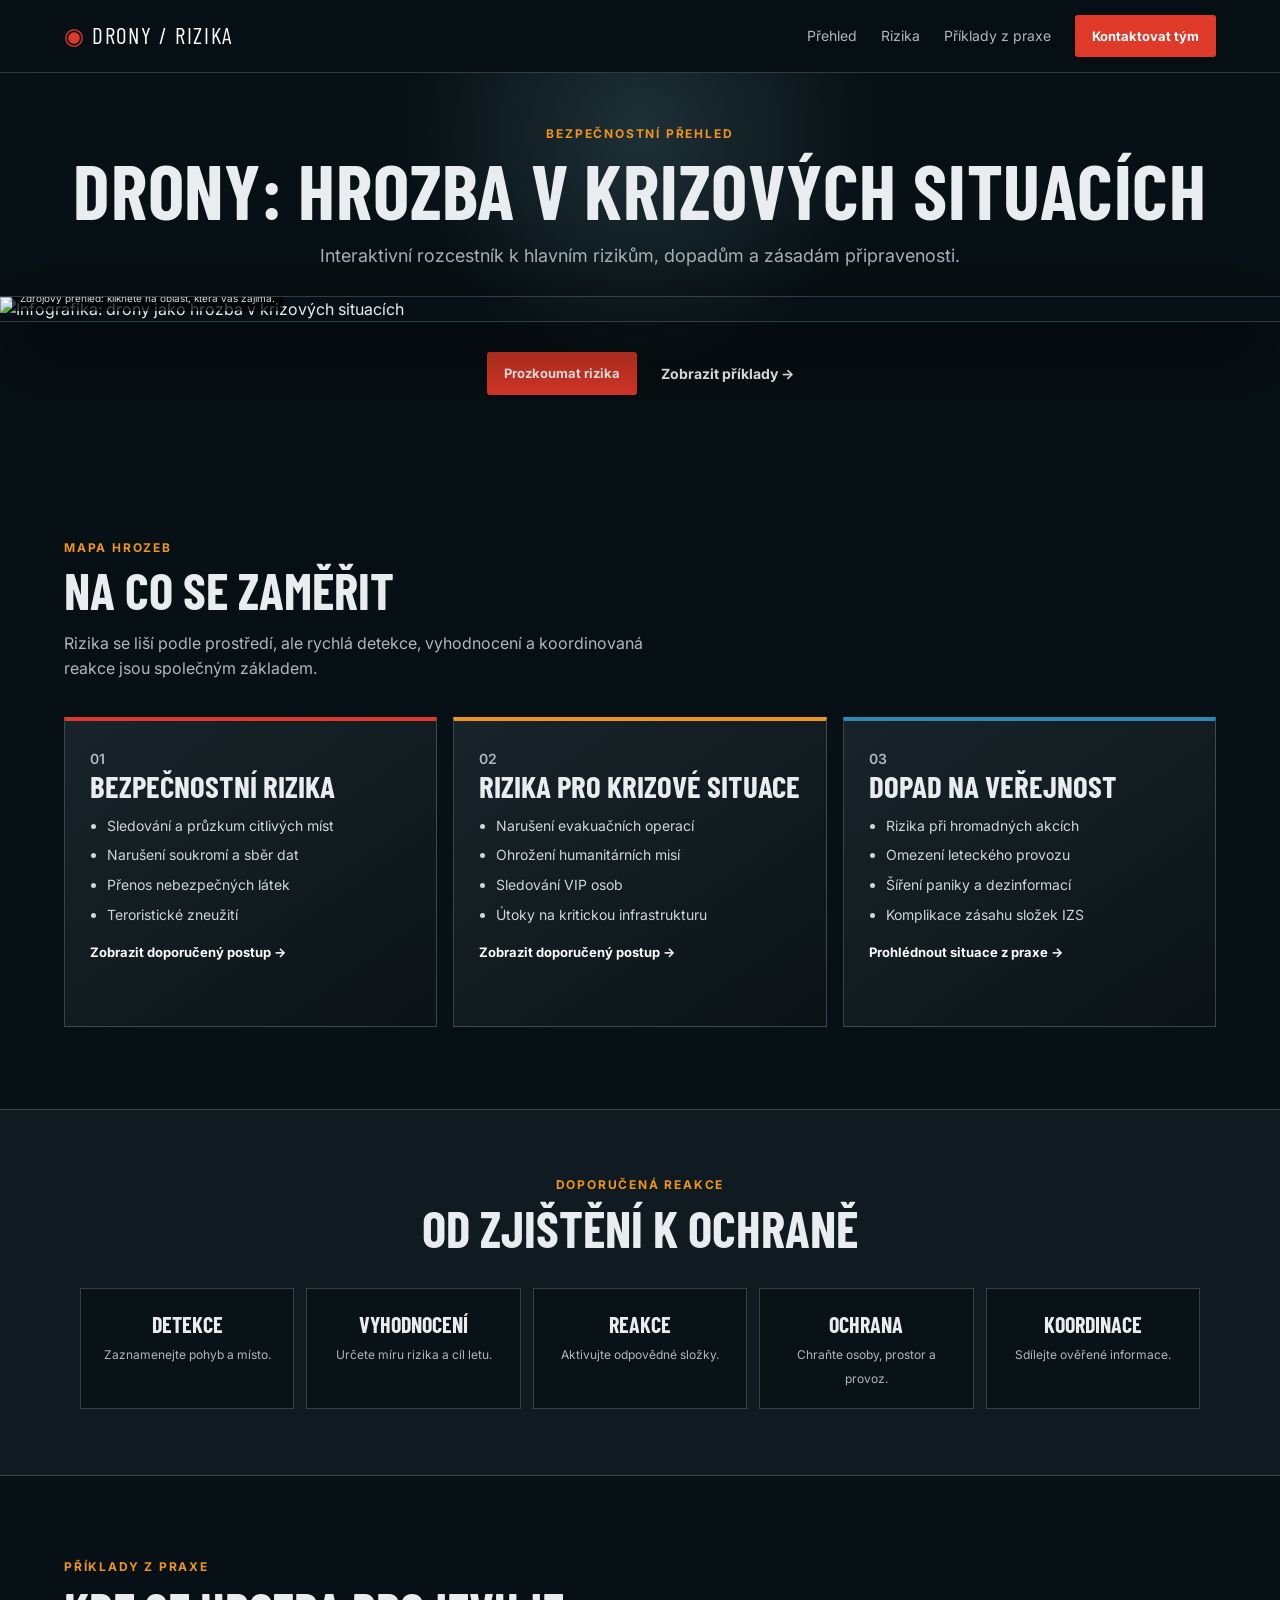
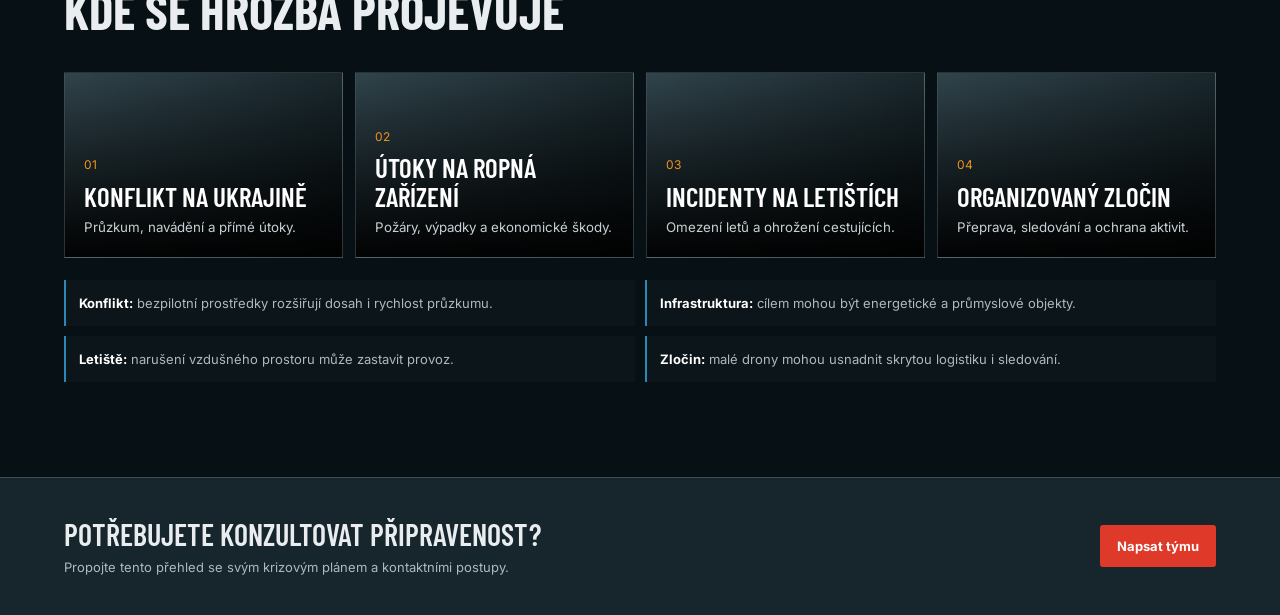
==== index.html @ bb970815 "Add files via upload" ====
<!doctype html>
<html lang="cs">
<head>
  <meta charset="utf-8">
  <meta name="viewport" content="width=device-width, initial-scale=1">
  <meta name="description" content="Přehled rizik dronů v krizových situacích.">
  <title>Drony: hrozba v krizových situacích</title>
  <link rel="stylesheet" href="styles.css">
</head>
<body>
  <a class="skip" href="#prehled">Přeskočit na obsah</a>
  <header class="topbar">
    <a class="brand" href="#uvod"><span>◉</span> DRONY / RIZIKA</a>
    <nav aria-label="Hlavní navigace">
      <a href="#prehled">Přehled</a>
      <a href="#rizika">Rizika</a>
      <a href="#praxe">Příklady z praxe</a>
      <a class="button" href="#kontakt">Kontaktovat tým</a>
    </nav>
  </header>

  <main id="uvod">
    <section class="hero" aria-labelledby="title">
      <div class="hero-copy">
        <p class="eyebrow">Bezpečnostní přehled</p>
        <h1 id="title">Drony: hrozba v krizových situacích</h1>
        <p class="lead">Interaktivní rozcestník k hlavním rizikům, dopadům a zásadám připravenosti.</p>
      </div>
      <figure id="prehled" class="infographic">
        <img src="assets/drony-jako-hrozba.png" alt="Infografika: drony jako hrozba v krizových situacích">
        <figcaption>Zdrojový přehled: klikněte na oblast, která vás zajímá.</figcaption>
        <a class="hotspot left" href="#bezpecnostni-rizika"><span>Bezpečnostní rizika</span></a>
        <a class="hotspot right" href="#krizove-situace"><span>Rizika pro krizové situace</span></a>
        <a class="hotspot bottom" href="#praxe"><span>Příklady z praxe</span></a>
      </figure>
      <div class="actions"><a class="button" href="#rizika">Prozkoumat rizika</a><a class="text-link" href="#praxe">Zobrazit příklady →</a></div>
    </section>

    <section id="rizika" class="section">
      <div class="section-intro"><p class="eyebrow">Mapa hrozeb</p><h2>Na co se zaměřit</h2><p>Rizika se liší podle prostředí, ale rychlá detekce, vyhodnocení a koordinovaná reakce jsou společným základem.</p></div>
      <div class="cards">
        <article id="bezpecnostni-rizika" class="card red"><span class="number">01</span><h3>Bezpečnostní rizika</h3><ul><li>Sledování a průzkum citlivých míst</li><li>Narušení soukromí a sběr dat</li><li>Přenos nebezpečných látek</li><li>Teroristické zneužití</li></ul><a href="#postup">Zobrazit doporučený postup →</a></article>
        <article id="krizove-situace" class="card amber"><span class="number">02</span><h3>Rizika pro krizové situace</h3><ul><li>Narušení evakuačních operací</li><li>Ohrožení humanitárních misí</li><li>Sledování VIP osob</li><li>Útoky na kritickou infrastrukturu</li></ul><a href="#postup">Zobrazit doporučený postup →</a></article>
        <article class="card blue"><span class="number">03</span><h3>Dopad na veřejnost</h3><ul><li>Rizika při hromadných akcích</li><li>Omezení leteckého provozu</li><li>Šíření paniky a dezinformací</li><li>Komplikace zásahu složek IZS</li></ul><a href="#praxe">Prohlédnout situace z praxe →</a></article>
      </div>
    </section>

    <section id="postup" class="procedure">
      <p class="eyebrow">Doporučená reakce</p><h2>Od zjištění k ochraně</h2>
      <ol><li><strong>Detekce</strong><span>Zaznamenejte pohyb a místo.</span></li><li><strong>Vyhodnocení</strong><span>Určete míru rizika a cíl letu.</span></li><li><strong>Reakce</strong><span>Aktivujte odpovědné složky.</span></li><li><strong>Ochrana</strong><span>Chraňte osoby, prostor a provoz.</span></li><li><strong>Koordinace</strong><span>Sdílejte ověřené informace.</span></li></ol>
    </section>

    <section id="praxe" class="section cases">
      <div class="section-intro"><p class="eyebrow">Příklady z praxe</p><h2>Kde se hrozba projevuje</h2></div>
      <div class="case-grid"><a href="#konflikt"><span>01</span><strong>Konflikt na Ukrajině</strong><small>Průzkum, navádění a přímé útoky.</small></a><a href="#infrastruktura"><span>02</span><strong>Útoky na ropná zařízení</strong><small>Požáry, výpadky a ekonomické škody.</small></a><a href="#letiste"><span>03</span><strong>Incidenty na letištích</strong><small>Omezení letů a ohrožení cestujících.</small></a><a href="#zlocin"><span>04</span><strong>Organizovaný zločin</strong><small>Přeprava, sledování a ochrana aktivit.</small></a></div>
      <div class="case-notes"><p id="konflikt"><b>Konflikt:</b> bezpilotní prostředky rozšiřují dosah i rychlost průzkumu.</p><p id="infrastruktura"><b>Infrastruktura:</b> cílem mohou být energetické a průmyslové objekty.</p><p id="letiste"><b>Letiště:</b> narušení vzdušného prostoru může zastavit provoz.</p><p id="zlocin"><b>Zločin:</b> malé drony mohou usnadnit skrytou logistiku i sledování.</p></div>
    </section>
  </main>
  <footer id="kontakt"><div><b>Potřebujete konzultovat připravenost?</b><p>Propojte tento přehled se svým krizovým plánem a kontaktními postupy.</p></div><a class="button" href="mailto:bezpecnost@example.cz?subject=Konzultace%20rizik%20dron%C5%AF">Napsat týmu</a></footer>
</body>
</html>
---- styles.css ----
@import url('https://fonts.googleapis.com/css2?family=Barlow+Condensed:wght@500;600;700&family=Inter:wght@400;500;600;700&display=swap');
:root{--ink:#e9edf0;--muted:#aeb8bf;--line:rgba(205,220,226,.22);--red:#df3929;--amber:#ef941c;--blue:#2d88b6}*{box-sizing:border-box}html{scroll-behavior:smooth}body{margin:0;background:#071014;color:var(--ink);font-family:Inter,Arial,sans-serif;line-height:1.55}.topbar{position:sticky;top:0;z-index:5;display:flex;justify-content:space-between;align-items:center;padding:15px clamp(20px,5vw,76px);background:rgba(7,16,20,.92);border-bottom:1px solid var(--line);backdrop-filter:blur(16px)}.brand{font-family:'Barlow Condensed',sans-serif;font-size:23px;letter-spacing:.07em;color:#fff;text-decoration:none}.brand span{color:var(--red)}nav{display:flex;align-items:center;gap:24px}nav a{color:var(--muted);text-decoration:none;font-size:14px}.button{display:inline-block;background:var(--red);color:white!important;text-decoration:none;padding:11px 17px;border-radius:3px;font-weight:700;font-size:13px}.hero{width:100%;padding:52px 0 62px;display:flex;flex-direction:column;gap:26px;align-items:center;background:radial-gradient(circle at 50% 15%,#1e3037 0,transparent 33%)}.hero-copy{text-align:center;padding:0 clamp(20px,5vw,76px)}.eyebrow{text-transform:uppercase;color:var(--amber);font-weight:700;font-size:12px;letter-spacing:.15em;margin:0 0 9px}h1,h2,h3{font-family:'Barlow Condensed',sans-serif;line-height:.95;text-transform:uppercase;margin:0}h1{font-size:clamp(48px,6vw,88px);letter-spacing:.01em}h2{font-size:clamp(39px,4vw,60px)}h3{font-size:31px}.lead{font-size:18px;color:var(--muted);max-width:650px;margin:16px auto 0}.actions{display:flex;gap:24px;align-items:center;margin-top:4px}.text-link{color:#fff;font-weight:700;text-decoration:none;font-size:14px}.infographic{position:relative;width:100%;margin:0;border-block:1px solid var(--line);overflow:hidden;box-shadow:0 24px 80px #000}.infographic img{display:block;width:100%;height:auto}.infographic figcaption{position:absolute;bottom:10px;left:12px;background:rgba(0,0,0,.7);padding:5px 8px;font-size:10px;color:#d4dadd}.hotspot{position:absolute;border:1px solid transparent;text-decoration:none}.hotspot span{opacity:0;position:absolute;z-index:2;top:5px;left:5px;background:var(--red);color:white;padding:5px 8px;font-size:11px;font-weight:bold;white-space:nowrap}.hotspot:hover,.hotspot:focus{border-color:#fff;background:rgba(255,255,255,.12)}.hotspot:hover span,.hotspot:focus span{opacity:1}.left{inset:5% 67% 39% 1%}.right{inset:5% 1% 39% 66%}.bottom{inset:70% 1% 1% 1%}.section{padding:82px clamp(20px,5vw,76px);max-width:1410px;margin:auto}.section-intro{max-width:600px;margin-bottom:37px}.section-intro>p:last-child{color:var(--muted)}.cards{display:grid;grid-template-columns:repeat(3,1fr);gap:16px}.card{min-height:310px;padding:25px;border:1px solid var(--line);border-top:4px solid;background:linear-gradient(145deg,#18242a,#0b1317)}.card.red{border-top-color:var(--red)}.card.amber{border-top-color:var(--amber)}.card.blue{border-top-color:var(--blue)}.number{color:var(--muted);font:600 14px Inter}.card ul{padding-left:17px;color:#ced6da;font-size:14px}.card li{margin:8px 0}.card a{color:#fff;text-decoration:none;font-size:13px;font-weight:bold}.procedure{padding:66px clamp(20px,5vw,76px);background:#0f1b20;text-align:center;border-block:1px solid var(--line)}.procedure ol{max-width:1120px;margin:35px auto 0;padding:0;list-style:none;display:grid;grid-template-columns:repeat(5,1fr);gap:12px}.procedure li{padding:18px;border:1px solid var(--line);background:#091216}.procedure strong{display:block;font-family:'Barlow Condensed';font-size:22px;text-transform:uppercase}.procedure span{font-size:12px;color:var(--muted)}.cases{padding-bottom:95px}.case-grid{display:grid;grid-template-columns:repeat(4,1fr);gap:12px}.case-grid a{min-height:186px;padding:19px;display:flex;flex-direction:column;justify-content:end;background:linear-gradient(180deg,rgba(0,0,0,.05),rgba(0,0,0,.95)),linear-gradient(125deg,#334850,#101b1f);border:1px solid var(--line);color:white;text-decoration:none;transition:transform .2s,border-color .2s}.case-grid a:hover{transform:translateY(-4px);border-color:var(--amber)}.case-grid span{color:var(--amber);font-size:12px}.case-grid strong{font:600 27px 'Barlow Condensed';text-transform:uppercase;line-height:1.05;margin:7px 0}.case-grid small{color:#c7d0d4}.case-notes{display:grid;grid-template-columns:repeat(2,1fr);gap:10px;margin-top:22px;color:var(--muted);font-size:13px}.case-notes p{margin:0;padding:13px;background:#0c1519;border-left:2px solid var(--blue)}.case-notes b{color:white}footer{display:flex;align-items:center;justify-content:space-between;gap:25px;padding:38px clamp(20px,5vw,76px);background:#17262c;border-top:1px solid var(--line)}footer b{font:600 30px 'Barlow Condensed';text-transform:uppercase}footer p{margin:4px 0 0;color:var(--muted);font-size:13px}.skip{position:absolute;left:-999px}.skip:focus{left:10px;top:10px;z-index:20;background:white;color:black;padding:8px}@media(max-width:850px){.topbar{position:relative}.topbar nav a:not(.button){display:none}.hero{gap:24px;padding-top:48px}.cards,.case-grid{grid-template-columns:1fr 1fr}.procedure ol{grid-template-columns:1fr 1fr}.procedure li:last-child{grid-column:1/-1}}@media(max-width:520px){.topbar{padding:14px 18px}.brand{font-size:18px}.topbar .button{padding:9px 11px}.cards,.case-grid,.case-notes,.procedure ol{grid-template-columns:1fr}.section{padding-block:58px}footer{align-items:flex-start;flex-direction:column}}
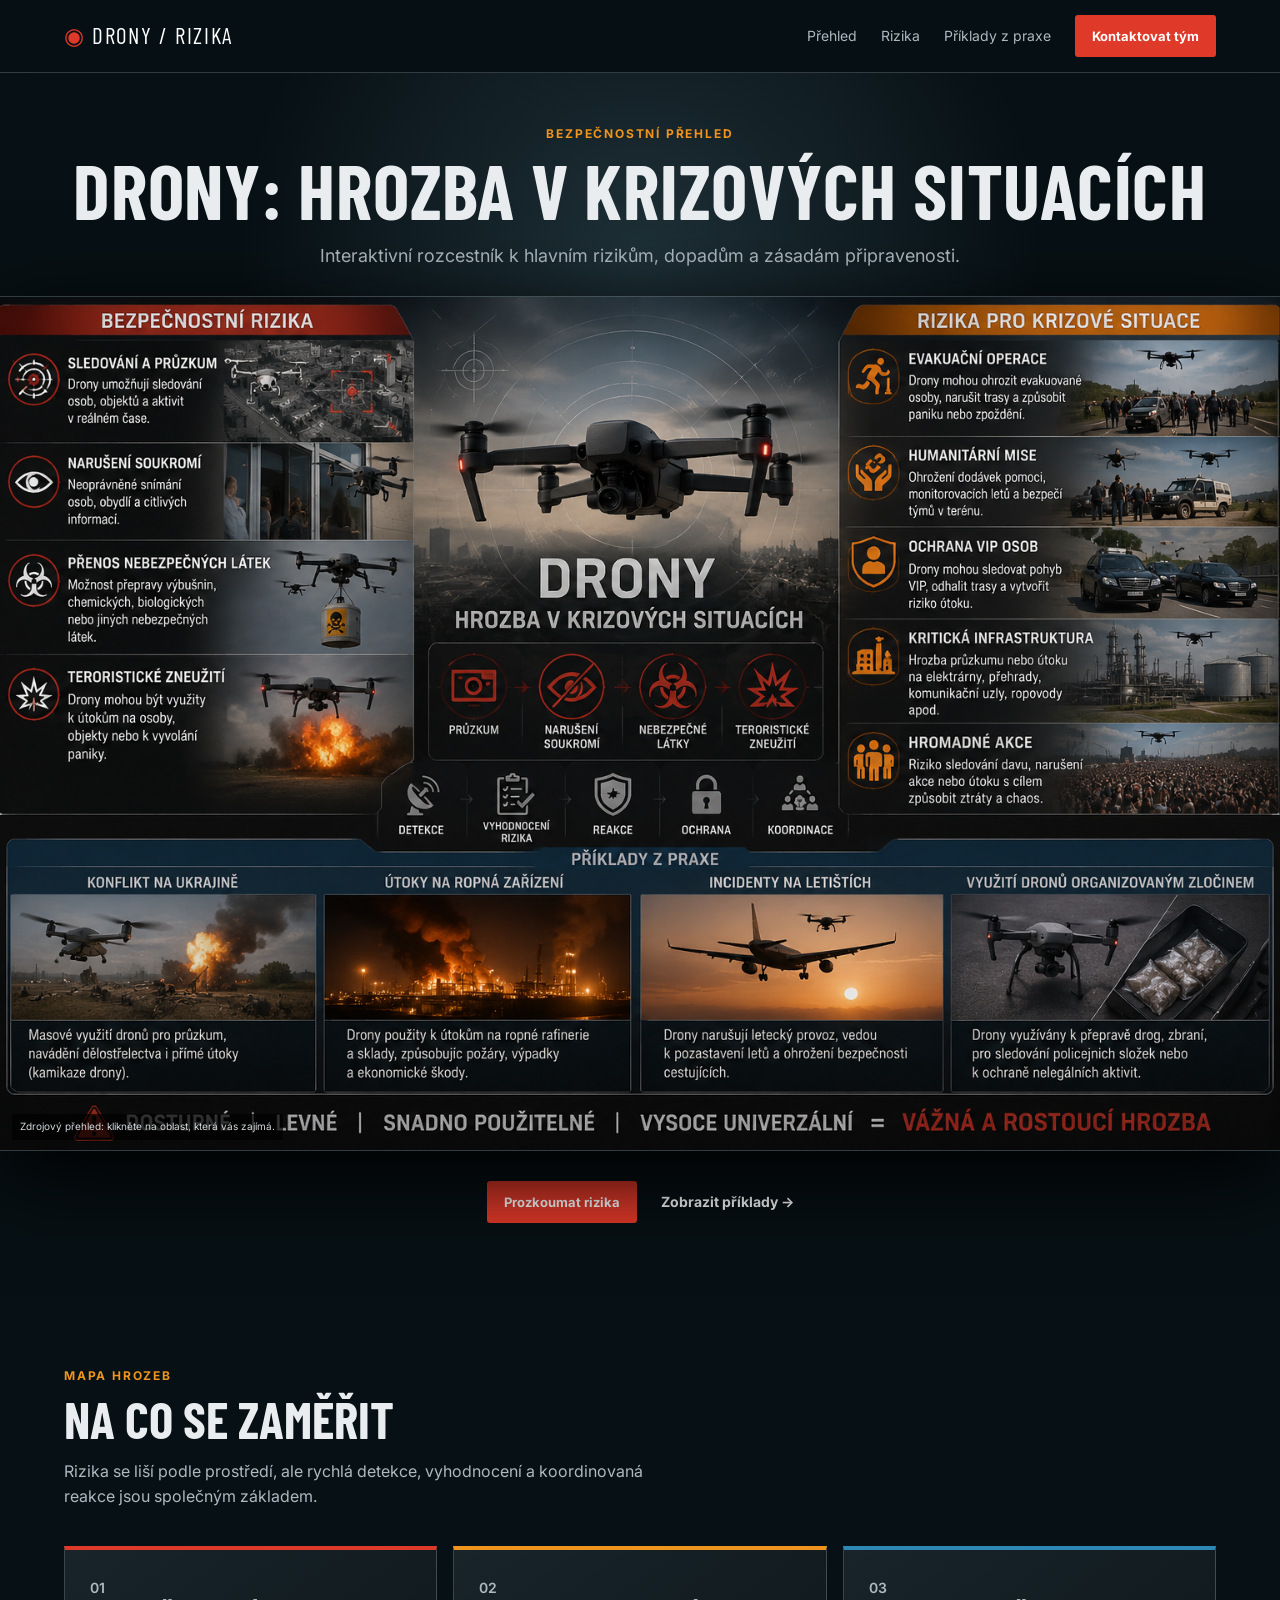
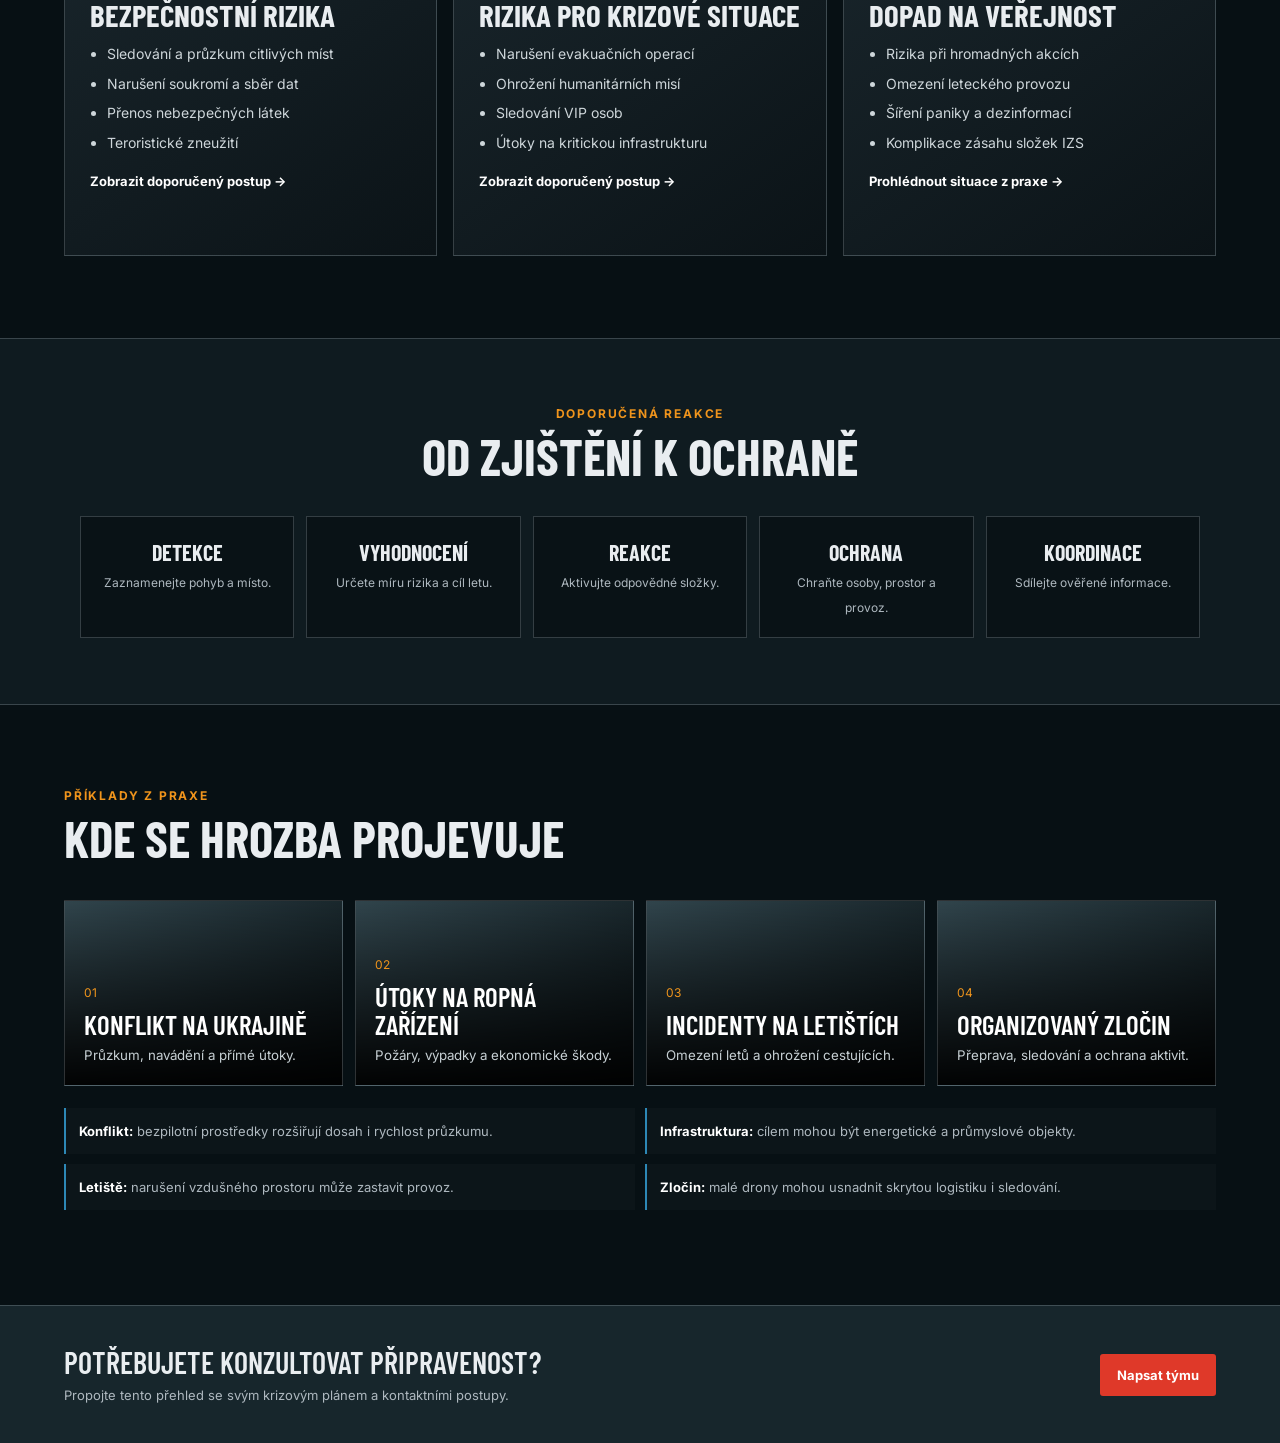
==== commit 514caab8: "Update index.html" ====
--- a/index.html
+++ b/index.html
@@ -27,7 +27,7 @@
         <p class="lead">Interaktivní rozcestník k hlavním rizikům, dopadům a zásadám připravenosti.</p>
       </div>
       <figure id="prehled" class="infographic">
-        <img src="assets/drony-jako-hrozba.png" alt="Infografika: drony jako hrozba v krizových situacích">
+        <img src="drony-jako-hrozba.png" alt="Infografika: drony jako hrozba v krizových situacích">
         <figcaption>Zdrojový přehled: klikněte na oblast, která vás zajímá.</figcaption>
         <a class="hotspot left" href="#bezpecnostni-rizika"><span>Bezpečnostní rizika</span></a>
         <a class="hotspot right" href="#krizove-situace"><span>Rizika pro krizové situace</span></a>
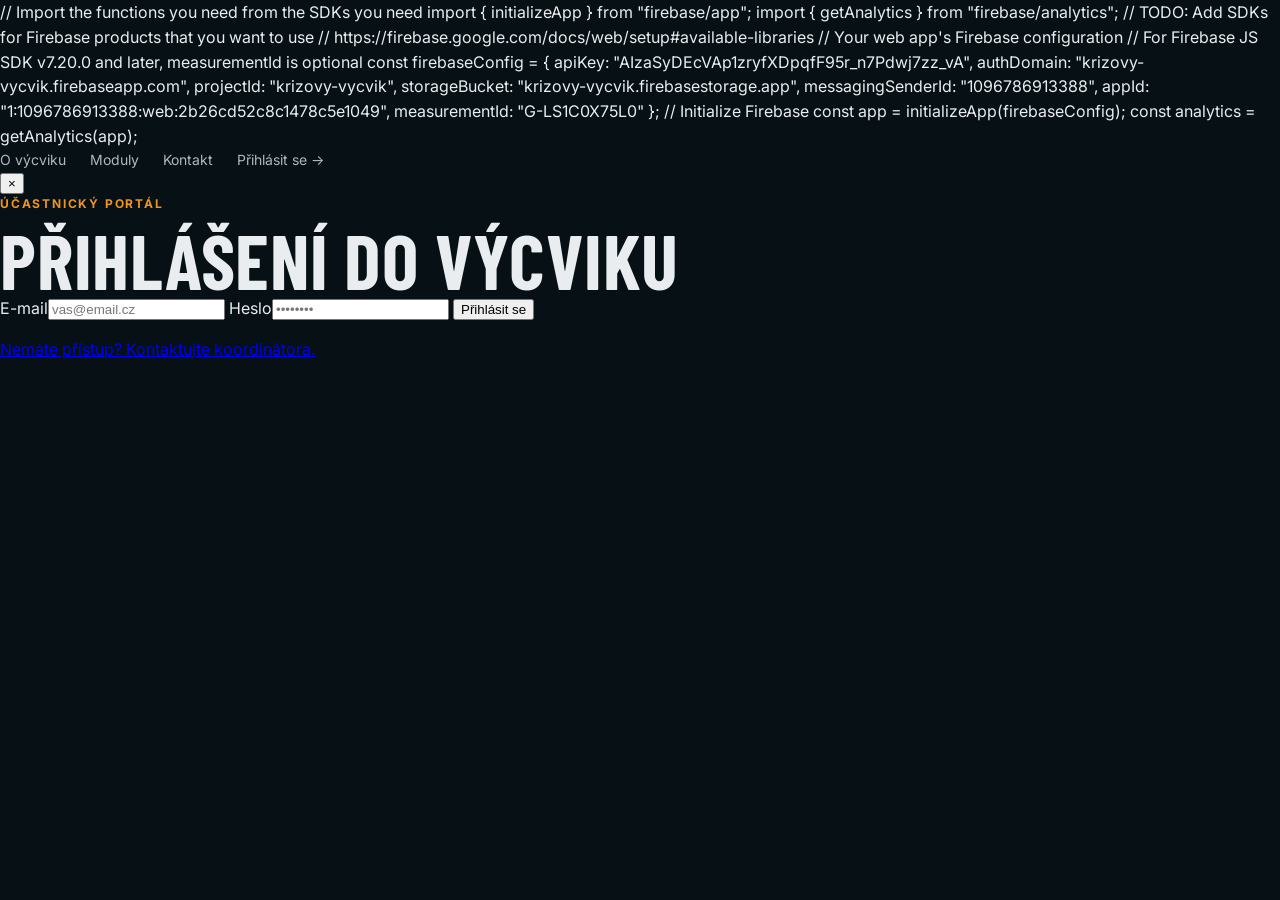
==== commit 334ddd09: "Add files via upload" ====
--- a/index.html
+++ b/index.html
@@ -3,59 +3,61 @@
 <head>
   <meta charset="utf-8">
   <meta name="viewport" content="width=device-width, initial-scale=1">
-  <meta name="description" content="Přehled rizik dronů v krizových situacích.">
-  <title>Drony: hrozba v krizových situacích</title>
+  <title>Výcvik pro krizové situace</title>
   <link rel="stylesheet" href="styles.css">
 </head>
 <body>
-  <a class="skip" href="#prehled">Přeskočit na obsah</a>
-  <header class="topbar">
-    <a class="brand" href="#uvod"><span>◉</span> DRONY / RIZIKA</a>
-    <nav aria-label="Hlavní navigace">
-      <a href="#prehled">Přehled</a>
-      <a href="#rizika">Rizika</a>
-      <a href="#praxe">Příklady z praxe</a>
-      <a class="button" href="#kontakt">Kontaktovat tým</a>
-    </nav>
-  </header>
 
-  <main id="uvod">
-    <section class="hero" aria-labelledby="title">
-      <div class="hero-copy">
-        <p class="eyebrow">Bezpečnostní přehled</p>
-        <h1 id="title">Drony: hrozba v krizových situacích</h1>
-        <p class="lead">Interaktivní rozcestník k hlavním rizikům, dopadům a zásadám připravenosti.</p>
-      </div>
-      <figure id="prehled" class="infographic">
-        <img src="drony-jako-hrozba.png" alt="Infografika: drony jako hrozba v krizových situacích">
-        <figcaption>Zdrojový přehled: klikněte na oblast, která vás zajímá.</figcaption>
-        <a class="hotspot left" href="#bezpecnostni-rizika"><span>Bezpečnostní rizika</span></a>
-        <a class="hotspot right" href="#krizove-situace"><span>Rizika pro krizové situace</span></a>
-        <a class="hotspot bottom" href="#praxe"><span>Příklady z praxe</span></a>
-      </figure>
-      <div class="actions"><a class="button" href="#rizika">Prozkoumat rizika</a><a class="text-link" href="#praxe">Zobrazit příklady →</a></div>
-    </section>
+  // Import the functions you need from the SDKs you need
+import { initializeApp } from "firebase/app";
+import { getAnalytics } from "firebase/analytics";
+// TODO: Add SDKs for Firebase products that you want to use
+// https://firebase.google.com/docs/web/setup#available-libraries
 
-    <section id="rizika" class="section">
-      <div class="section-intro"><p class="eyebrow">Mapa hrozeb</p><h2>Na co se zaměřit</h2><p>Rizika se liší podle prostředí, ale rychlá detekce, vyhodnocení a koordinovaná reakce jsou společným základem.</p></div>
-      <div class="cards">
-        <article id="bezpecnostni-rizika" class="card red"><span class="number">01</span><h3>Bezpečnostní rizika</h3><ul><li>Sledování a průzkum citlivých míst</li><li>Narušení soukromí a sběr dat</li><li>Přenos nebezpečných látek</li><li>Teroristické zneužití</li></ul><a href="#postup">Zobrazit doporučený postup →</a></article>
-        <article id="krizove-situace" class="card amber"><span class="number">02</span><h3>Rizika pro krizové situace</h3><ul><li>Narušení evakuačních operací</li><li>Ohrožení humanitárních misí</li><li>Sledování VIP osob</li><li>Útoky na kritickou infrastrukturu</li></ul><a href="#postup">Zobrazit doporučený postup →</a></article>
-        <article class="card blue"><span class="number">03</span><h3>Dopad na veřejnost</h3><ul><li>Rizika při hromadných akcích</li><li>Omezení leteckého provozu</li><li>Šíření paniky a dezinformací</li><li>Komplikace zásahu složek IZS</li></ul><a href="#praxe">Prohlédnout situace z praxe →</a></article>
-      </div>
-    </section>
+// Your web app's Firebase configuration
+// For Firebase JS SDK v7.20.0 and later, measurementId is optional
+const firebaseConfig = {
+  apiKey: "AIzaSyDEcVAp1zryfXDpqfF95r_n7Pdwj7zz_vA",
+  authDomain: "krizovy-vycvik.firebaseapp.com",
+  projectId: "krizovy-vycvik",
+  storageBucket: "krizovy-vycvik.firebasestorage.app",
+  messagingSenderId: "1096786913388",
+  appId: "1:1096786913388:web:2b26cd52c8c1478c5e1049",
+  measurementId: "G-LS1C0X75L0"
+};
 
-    <section id="postup" class="procedure">
-      <p class="eyebrow">Doporučená reakce</p><h2>Od zjištění k ochraně</h2>
-      <ol><li><strong>Detekce</strong><span>Zaznamenejte pohyb a místo.</span></li><li><strong>Vyhodnocení</strong><span>Určete míru rizika a cíl letu.</span></li><li><strong>Reakce</strong><span>Aktivujte odpovědné složky.</span></li><li><strong>Ochrana</strong><span>Chraňte osoby, prostor a provoz.</span></li><li><strong>Koordinace</strong><span>Sdílejte ověřené informace.</span></li></ol>
-    </section>
+// Initialize Firebase
+const app = initializeApp(firebaseConfig);
+const analytics = getAnalytics(app);
 
-    <section id="praxe" class="section cases">
-      <div class="section-intro"><p class="eyebrow">Příklady z praxe</p><h2>Kde se hrozba projevuje</h2></div>
-      <div class="case-grid"><a href="#konflikt"><span>01</span><strong>Konflikt na Ukrajině</strong><small>Průzkum, navádění a přímé útoky.</small></a><a href="#infrastruktura"><span>02</span><strong>Útoky na ropná zařízení</strong><small>Požáry, výpadky a ekonomické škody.</small></a><a href="#letiste"><span>03</span><strong>Incidenty na letištích</strong><small>Omezení letů a ohrožení cestujících.</small></a><a href="#zlocin"><span>04</span><strong>Organizovaný zločin</strong><small>Přeprava, sledování a ochrana aktivit.</small></a></div>
-      <div class="case-notes"><p id="konflikt"><b>Konflikt:</b> bezpilotní prostředky rozšiřují dosah i rychlost průzkumu.</p><p id="infrastruktura"><b>Infrastruktura:</b> cílem mohou být energetické a průmyslové objekty.</p><p id="letiste"><b>Letiště:</b> narušení vzdušného prostoru může zastavit provoz.</p><p id="zlocin"><b>Zločin:</b> malé drony mohou usnadnit skrytou logistiku i sledování.</p></div>
-    </section>
-  </main>
-  <footer id="kontakt"><div><b>Potřebujete konzultovat připravenost?</b><p>Propojte tento přehled se svým krizovým plánem a kontaktními postupy.</p></div><a class="button" href="mailto:bezpecnost@example.cz?subject=Konzultace%20rizik%20dron%C5%AF">Napsat týmu</a></footer>
+  <nav aria-label="Hlavní navigace">
+    <a href="#o-vycviku">O výcviku</a>
+    <a href="#moduly">Moduly</a>
+    <a href="#kontakt">Kontakt</a>
+    <a class="login" href="#prihlaseni">Přihlásit se <span>→</span></a>
+  </nav>
+  <section id="prihlaseni" class="modal" aria-hidden="true" aria-labelledby="modal-title">
+    <div class="modal-panel" role="dialog" aria-modal="true">
+      <button class="close" type="button" aria-label="Zavřít přihlašovací okno">×</button>
+      <p class="eyebrow">Účastnický portál</p>
+      <h1 id="modal-title">Přihlášení do výcviku</h1>
+      <form>
+        <label>E-mail<input type="email" placeholder="vas@email.cz" required></label>
+        <label>Heslo<input type="password" placeholder="••••••••" required></label>
+        <button type="submit">Přihlásit se</button>
+        <p class="message" aria-live="polite"></p>
+      </form>
+      <a href="mailto:info@example.cz?subject=Žádost%20o%20přístup">Nemáte přístup? Kontaktujte koordinátora.</a>
+    </div>
+  </section>
+  <script>
+    const modal=document.querySelector('.modal'),login=document.querySelector('.login'),close=document.querySelector('.close');
+    login.addEventListener('click',event=>{event.preventDefault();modal.classList.add('open');modal.setAttribute('aria-hidden','false');modal.querySelector('input').focus()});
+    close.addEventListener('click',()=>{modal.classList.remove('open');modal.setAttribute('aria-hidden','true');login.focus()});
+    modal.addEventListener('click',event=>{if(event.target===modal)close.click()});
+    document.addEventListener('keydown',event=>{if(event.key==='Escape'&&modal.classList.contains('open'))close.click()});
+    document.querySelector('form').addEventListener('submit',event=>{event.preventDefault();document.querySelector('.message').textContent='Přihlášení je připraveno k napojení na váš systém.'});
+  </script>
+  <script type="module" src="firebase.js"></script>
 </body>
 </html>
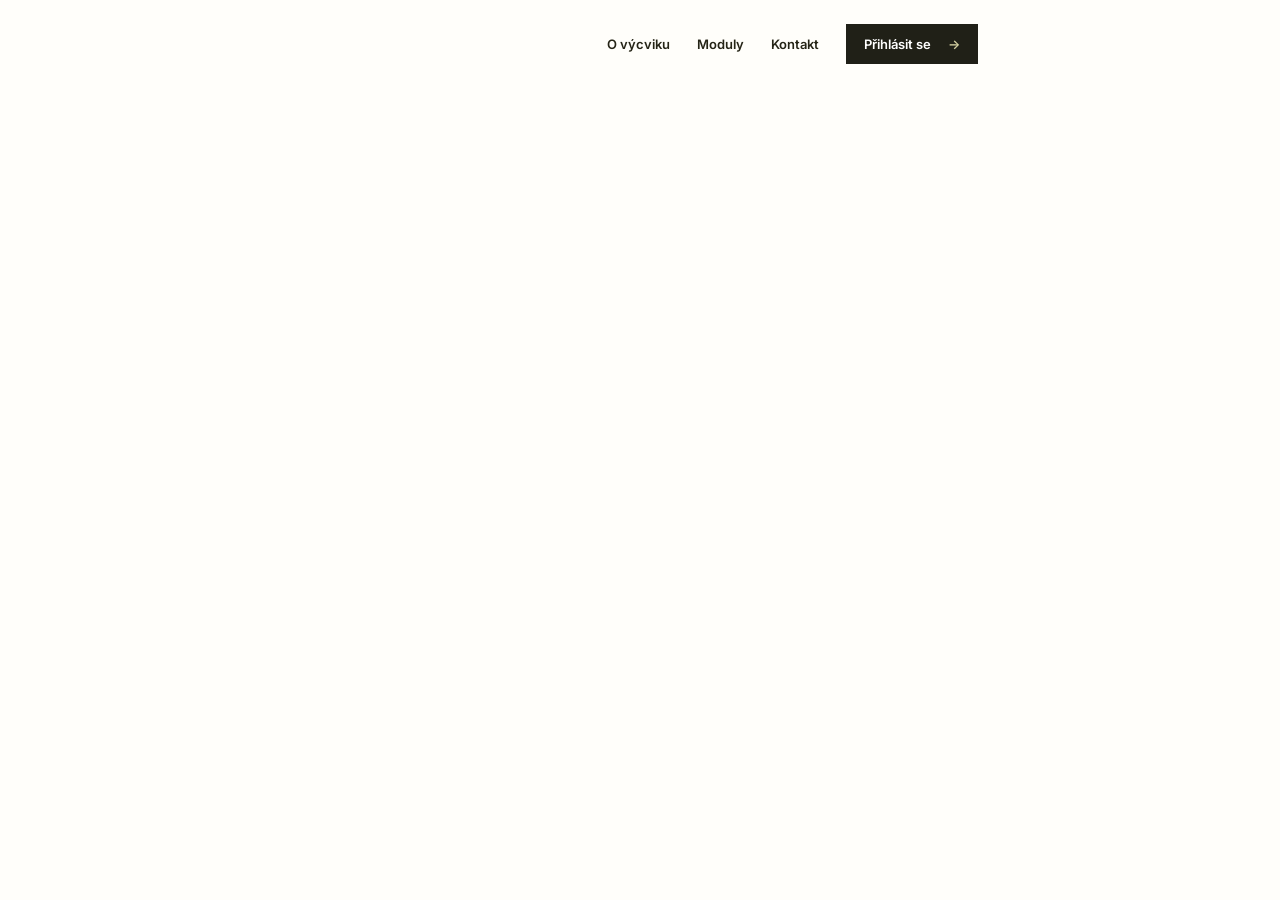
==== commit 71f1371e: "Add files via upload" ====
--- a/index.html
+++ b/index.html
@@ -7,28 +7,6 @@
   <link rel="stylesheet" href="styles.css">
 </head>
 <body>
-
-  // Import the functions you need from the SDKs you need
-import { initializeApp } from "firebase/app";
-import { getAnalytics } from "firebase/analytics";
-// TODO: Add SDKs for Firebase products that you want to use
-// https://firebase.google.com/docs/web/setup#available-libraries
-
-// Your web app's Firebase configuration
-// For Firebase JS SDK v7.20.0 and later, measurementId is optional
-const firebaseConfig = {
-  apiKey: "AIzaSyDEcVAp1zryfXDpqfF95r_n7Pdwj7zz_vA",
-  authDomain: "krizovy-vycvik.firebaseapp.com",
-  projectId: "krizovy-vycvik",
-  storageBucket: "krizovy-vycvik.firebasestorage.app",
-  messagingSenderId: "1096786913388",
-  appId: "1:1096786913388:web:2b26cd52c8c1478c5e1049",
-  measurementId: "G-LS1C0X75L0"
-};
-
-// Initialize Firebase
-const app = initializeApp(firebaseConfig);
-const analytics = getAnalytics(app);
 
   <nav aria-label="Hlavní navigace">
     <a href="#o-vycviku">O výcviku</a>
--- a/styles.css
+++ b/styles.css
@@ -1,2 +1,2 @@
-@import url('https://fonts.googleapis.com/css2?family=Barlow+Condensed:wght@500;600;700&family=Inter:wght@400;500;600;700&display=swap');
-:root{--ink:#e9edf0;--muted:#aeb8bf;--line:rgba(205,220,226,.22);--red:#df3929;--amber:#ef941c;--blue:#2d88b6}*{box-sizing:border-box}html{scroll-behavior:smooth}body{margin:0;background:#071014;color:var(--ink);font-family:Inter,Arial,sans-serif;line-height:1.55}.topbar{position:sticky;top:0;z-index:5;display:flex;justify-content:space-between;align-items:center;padding:15px clamp(20px,5vw,76px);background:rgba(7,16,20,.92);border-bottom:1px solid var(--line);backdrop-filter:blur(16px)}.brand{font-family:'Barlow Condensed',sans-serif;font-size:23px;letter-spacing:.07em;color:#fff;text-decoration:none}.brand span{color:var(--red)}nav{display:flex;align-items:center;gap:24px}nav a{color:var(--muted);text-decoration:none;font-size:14px}.button{display:inline-block;background:var(--red);color:white!important;text-decoration:none;padding:11px 17px;border-radius:3px;font-weight:700;font-size:13px}.hero{width:100%;padding:52px 0 62px;display:flex;flex-direction:column;gap:26px;align-items:center;background:radial-gradient(circle at 50% 15%,#1e3037 0,transparent 33%)}.hero-copy{text-align:center;padding:0 clamp(20px,5vw,76px)}.eyebrow{text-transform:uppercase;color:var(--amber);font-weight:700;font-size:12px;letter-spacing:.15em;margin:0 0 9px}h1,h2,h3{font-family:'Barlow Condensed',sans-serif;line-height:.95;text-transform:uppercase;margin:0}h1{font-size:clamp(48px,6vw,88px);letter-spacing:.01em}h2{font-size:clamp(39px,4vw,60px)}h3{font-size:31px}.lead{font-size:18px;color:var(--muted);max-width:650px;margin:16px auto 0}.actions{display:flex;gap:24px;align-items:center;margin-top:4px}.text-link{color:#fff;font-weight:700;text-decoration:none;font-size:14px}.infographic{position:relative;width:100%;margin:0;border-block:1px solid var(--line);overflow:hidden;box-shadow:0 24px 80px #000}.infographic img{display:block;width:100%;height:auto}.infographic figcaption{position:absolute;bottom:10px;left:12px;background:rgba(0,0,0,.7);padding:5px 8px;font-size:10px;color:#d4dadd}.hotspot{position:absolute;border:1px solid transparent;text-decoration:none}.hotspot span{opacity:0;position:absolute;z-index:2;top:5px;left:5px;background:var(--red);color:white;padding:5px 8px;font-size:11px;font-weight:bold;white-space:nowrap}.hotspot:hover,.hotspot:focus{border-color:#fff;background:rgba(255,255,255,.12)}.hotspot:hover span,.hotspot:focus span{opacity:1}.left{inset:5% 67% 39% 1%}.right{inset:5% 1% 39% 66%}.bottom{inset:70% 1% 1% 1%}.section{padding:82px clamp(20px,5vw,76px);max-width:1410px;margin:auto}.section-intro{max-width:600px;margin-bottom:37px}.section-intro>p:last-child{color:var(--muted)}.cards{display:grid;grid-template-columns:repeat(3,1fr);gap:16px}.card{min-height:310px;padding:25px;border:1px solid var(--line);border-top:4px solid;background:linear-gradient(145deg,#18242a,#0b1317)}.card.red{border-top-color:var(--red)}.card.amber{border-top-color:var(--amber)}.card.blue{border-top-color:var(--blue)}.number{color:var(--muted);font:600 14px Inter}.card ul{padding-left:17px;color:#ced6da;font-size:14px}.card li{margin:8px 0}.card a{color:#fff;text-decoration:none;font-size:13px;font-weight:bold}.procedure{padding:66px clamp(20px,5vw,76px);background:#0f1b20;text-align:center;border-block:1px solid var(--line)}.procedure ol{max-width:1120px;margin:35px auto 0;padding:0;list-style:none;display:grid;grid-template-columns:repeat(5,1fr);gap:12px}.procedure li{padding:18px;border:1px solid var(--line);background:#091216}.procedure strong{display:block;font-family:'Barlow Condensed';font-size:22px;text-transform:uppercase}.procedure span{font-size:12px;color:var(--muted)}.cases{padding-bottom:95px}.case-grid{display:grid;grid-template-columns:repeat(4,1fr);gap:12px}.case-grid a{min-height:186px;padding:19px;display:flex;flex-direction:column;justify-content:end;background:linear-gradient(180deg,rgba(0,0,0,.05),rgba(0,0,0,.95)),linear-gradient(125deg,#334850,#101b1f);border:1px solid var(--line);color:white;text-decoration:none;transition:transform .2s,border-color .2s}.case-grid a:hover{transform:translateY(-4px);border-color:var(--amber)}.case-grid span{color:var(--amber);font-size:12px}.case-grid strong{font:600 27px 'Barlow Condensed';text-transform:uppercase;line-height:1.05;margin:7px 0}.case-grid small{color:#c7d0d4}.case-notes{display:grid;grid-template-columns:repeat(2,1fr);gap:10px;margin-top:22px;color:var(--muted);font-size:13px}.case-notes p{margin:0;padding:13px;background:#0c1519;border-left:2px solid var(--blue)}.case-notes b{color:white}footer{display:flex;align-items:center;justify-content:space-between;gap:25px;padding:38px clamp(20px,5vw,76px);background:#17262c;border-top:1px solid var(--line)}footer b{font:600 30px 'Barlow Condensed';text-transform:uppercase}footer p{margin:4px 0 0;color:var(--muted);font-size:13px}.skip{position:absolute;left:-999px}.skip:focus{left:10px;top:10px;z-index:20;background:white;color:black;padding:8px}@media(max-width:850px){.topbar{position:relative}.topbar nav a:not(.button){display:none}.hero{gap:24px;padding-top:48px}.cards,.case-grid{grid-template-columns:1fr 1fr}.procedure ol{grid-template-columns:1fr 1fr}.procedure li:last-child{grid-column:1/-1}}@media(max-width:520px){.topbar{padding:14px 18px}.brand{font-size:18px}.topbar .button{padding:9px 11px}.cards,.case-grid,.case-notes,.procedure ol{grid-template-columns:1fr}.section{padding-block:58px}footer{align-items:flex-start;flex-direction:column}}
+@import url('https://fonts.googleapis.com/css2?family=Inter:wght@500;600;700&display=swap');
+*{box-sizing:border-box}html,body{width:100%;height:100%;margin:0;overflow:hidden}body{min-height:100vh;background-color:#fffefa;background-image:url('assets/crisis-training-background.png');background-position:center;background-size:contain;background-repeat:no-repeat;font-family:Inter,Arial,sans-serif}nav{position:absolute;top:24px;right:8cm;z-index:2;display:flex;align-items:center;gap:27px}nav a{color:#252416;text-decoration:none;font-size:13px;font-weight:600;text-shadow:0 1px 6px #fff9}.login{background:#202017;color:#fff;padding:12px 18px;text-shadow:none}.login span{margin-left:14px;color:#d2ce9f}.modal{position:fixed;z-index:10;inset:0;display:grid;place-items:center;padding:20px;background:rgba(15,15,10,.5);opacity:0;visibility:hidden;transition:opacity .2s,visibility .2s}.modal.open{opacity:1;visibility:visible}.modal-panel{position:relative;width:min(400px,100%);padding:36px;background:#f8f6f0;box-shadow:0 24px 80px #0006;transform:translateY(12px);transition:transform .2s}.modal.open .modal-panel{transform:translateY(0)}.close{position:absolute;right:12px;top:7px;border:0;background:transparent;color:#242319;font-size:28px;cursor:pointer}.eyebrow{margin:0 0 8px;color:#59572b;text-transform:uppercase;font-size:11px;font-weight:700;letter-spacing:.14em}.modal h1{font-size:34px;line-height:1;text-transform:uppercase;margin:0 0 24px;font-family:'Barlow Condensed',Impact,sans-serif}.modal label{display:block;margin:13px 0;color:#343229;font-size:12px;font-weight:700}.modal input{display:block;width:100%;margin-top:5px;padding:11px;border:1px solid #b7b3a5;background:white;font:14px Inter}.modal form button{width:100%;margin-top:8px;padding:13px;border:0;background:#4b4925;color:white;font:700 13px Inter;cursor:pointer}.modal-panel>a{display:block;margin-top:17px;color:#4b4925;text-align:center;font-size:11px}.message{min-height:15px;margin:12px 0 0;text-align:center;font-size:11px;color:#4b4925}@media(max-width:620px){body{background-position:center}nav{top:16px;right:16px;gap:12px}nav a:not(.login){display:none}.login{padding:11px 14px}}
